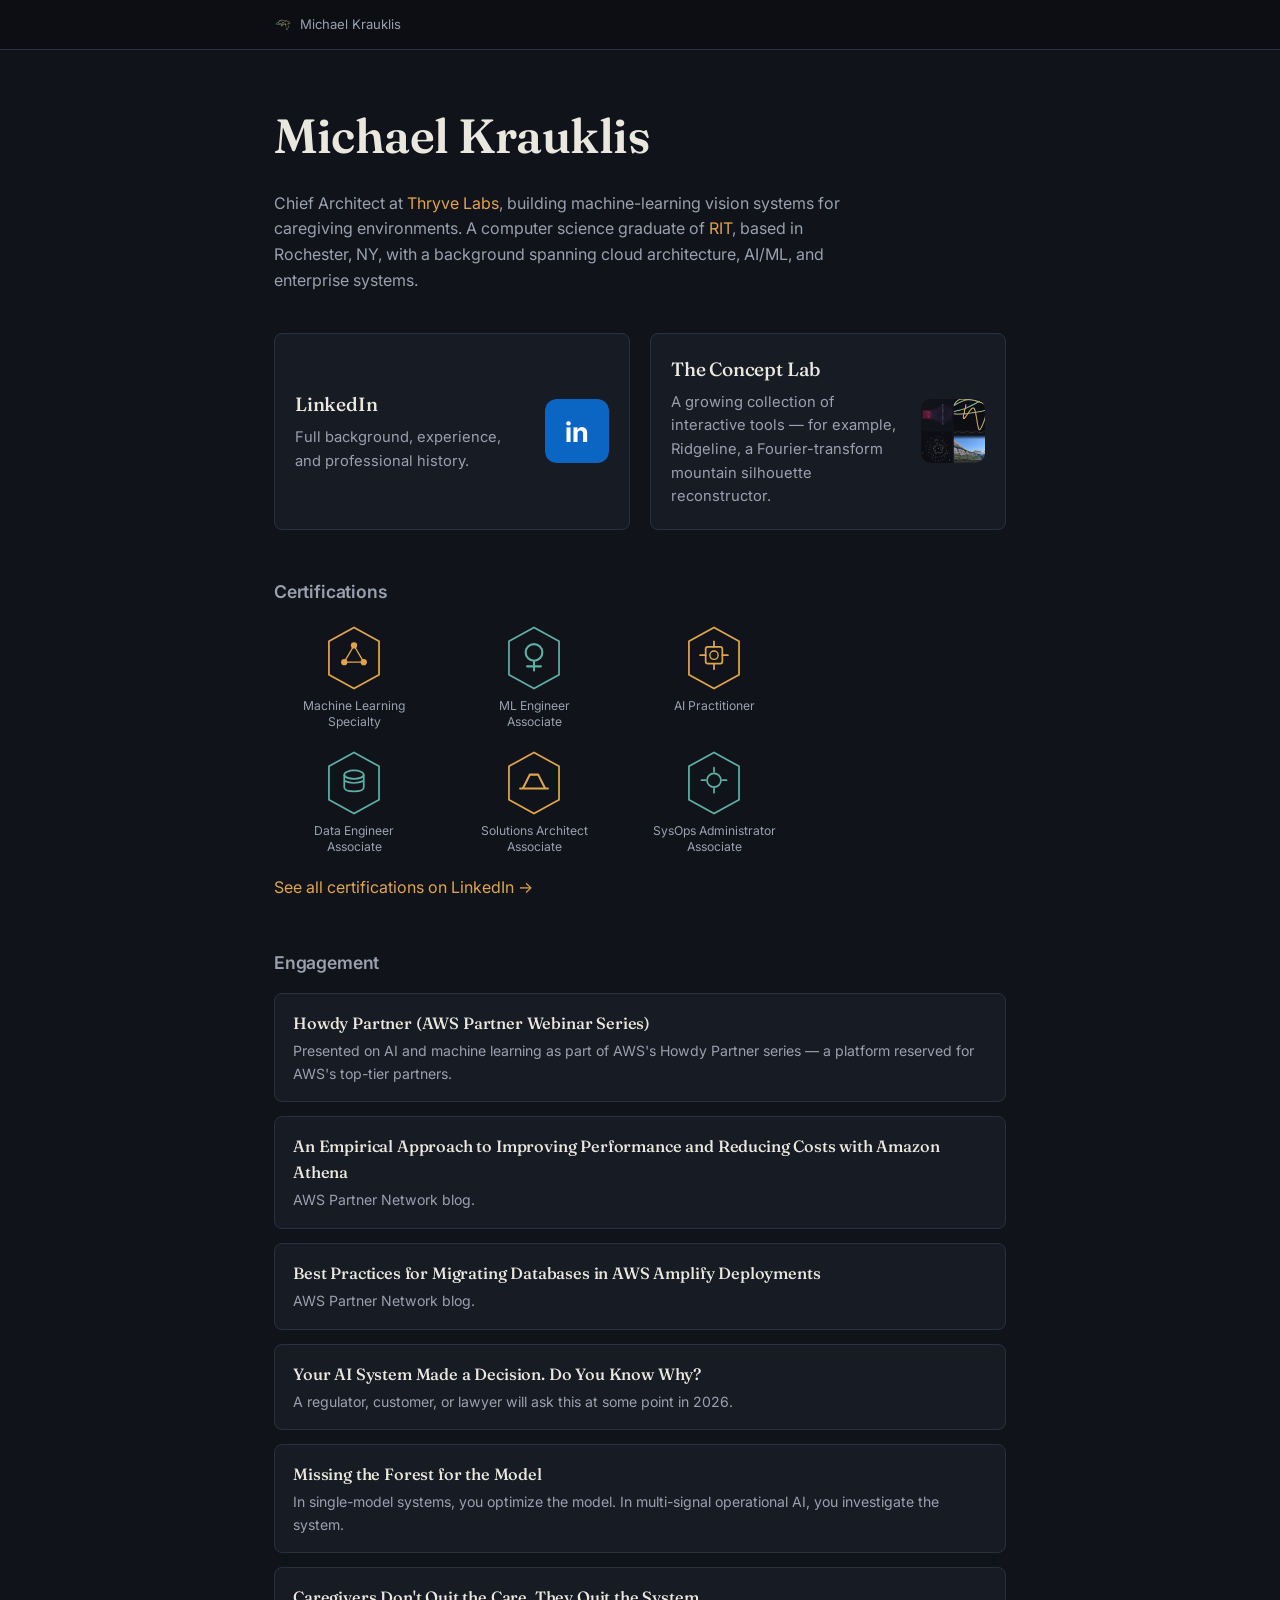
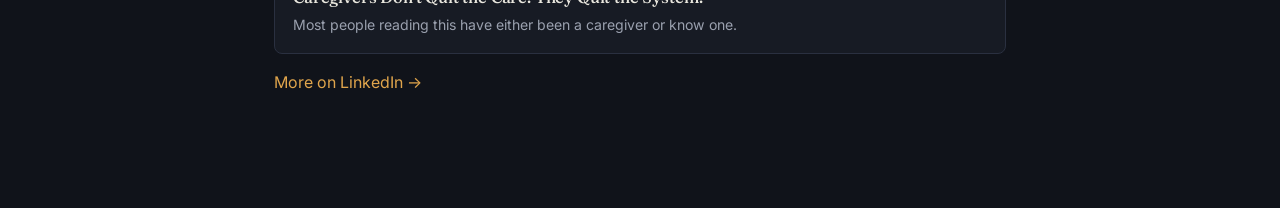
==== index.html @ 0693c9d7 "Link Thryve Labs/RIT on homepage, trim top whitespace, expand deep-dives by default Homepage bio now" ====
<!DOCTYPE html>
<html lang="en">
<head>
<meta charset="UTF-8">
<meta name="viewport" content="width=device-width, initial-scale=1.0">
<meta name="google-adsense-account" content="ca-pub-5936916546458743">
<title>Michael Krauklis — Machine Learning &amp; Cloud Architect</title>
<meta name="description" content="Chief Architect at Thryve Labs, building machine-learning vision systems for caregiving environments. AWS-certified in ML and cloud architecture, based in Rochester, NY.">
<link rel="canonical" href="https://michaelkrauklis.me/">
<meta property="og:type" content="website">
<meta property="og:site_name" content="Michael Krauklis">
<meta property="og:title" content="Michael Krauklis — Machine Learning & Cloud Architect">
<meta property="og:description" content="Chief Architect at Thryve Labs, building machine-learning vision systems for caregiving environments. AWS-certified in ML and cloud architecture, based in Rochester, NY.">
<meta property="og:url" content="https://michaelkrauklis.me/">
<meta name="twitter:card" content="summary">
<meta name="twitter:title" content="Michael Krauklis — Machine Learning & Cloud Architect">
<meta name="twitter:description" content="Chief Architect at Thryve Labs, building machine-learning vision systems for caregiving environments. AWS-certified in ML and cloud architecture, based in Rochester, NY.">
<link rel="icon" type="image/png" href="/echo-state-trace-mkconceptlab.png">
<link rel="stylesheet" href="/theme.css">
<style>
  .wrap{ max-width: 780px; margin: 0 auto; padding: 48px 24px 96px; }
  h1{ font-size: clamp(2rem,5vw,3rem); margin:0 0 8px; }
  p.lede{ max-width: 60ch; }
  .links{ margin-top: 40px; display:flex; gap:20px; flex-wrap:wrap; }
  .card{
    border:1px solid var(--line); border-radius:8px; padding:20px;
    flex:1; min-width:220px; background:#171b24; text-decoration:none;
    display:flex; align-items:center; gap:16px;
  }
  .card:hover{ border-color: var(--amber); }
  .card-body{ flex:1 1 auto; min-width:0; }
  .card h2{ font-family:'Fraunces', serif; font-weight:500; font-size:1.2rem; margin:0 0 6px; color:var(--ink); }
  .card p{ color:var(--ink-dim); font-size:0.92rem; margin:0; }
  .card-icon{
    flex:0 0 auto; width:64px; height:64px; border-radius:10px; object-fit:cover;
    background:var(--bg-panel-2);
  }

  .cert-grid{
    display:grid;
    grid-template-columns: repeat(3, 1fr);
    gap:20px;
    margin-top:20px;
    max-width: 520px;
  }
  @media (max-width: 560px){ .cert-grid{ grid-template-columns: repeat(2, 1fr); } }
  .cert-badge{
    display:flex;
    flex-direction:column;
    align-items:center;
    text-align:center;
    gap:8px;
  }
  .cert-badge span{
    font-size:0.76rem;
    color:var(--ink-dim);
    line-height:1.35;
  }

  .writing-list{
    display:flex;
    flex-direction:column;
    gap:14px;
    margin-top:16px;
  }
  .writing-item{
    display:block;
    border:1px solid var(--line);
    border-radius:8px;
    padding:16px 18px;
    background:#171b24;
    text-decoration:none;
  }
  .writing-item:hover{ border-color: var(--amber); }
  .writing-item h3{
    font-family:'Fraunces', serif;
    font-weight:500;
    font-size:1.02rem;
    color:var(--ink);
    margin:0 0 4px;
  }
  .writing-item p{
    color:var(--ink-dim);
    font-size:0.88rem;
    margin:0;
  }
</style>
</head>
<body>
<script src="/nav.js"></script>
  <div class="wrap">
    <h1>Michael Krauklis</h1>
    <p class="lede">Chief Architect at <a href="https://thryvelabs.ai">Thryve Labs</a>, building machine-learning vision systems for caregiving environments. A computer science graduate of <a href="https://www.rit.edu">RIT</a>, based in Rochester, NY, with a background spanning cloud architecture, AI/ML, and enterprise systems.</p>
    <div class="links">
      <a class="card" href="https://www.linkedin.com/in/mkrauklis/">
        <div class="card-body">
          <h2>LinkedIn</h2>
          <p>Full background, experience, and professional history.</p>
        </div>
        <svg class="card-icon" viewBox="0 0 64 64" role="img" aria-label="LinkedIn">
          <rect width="64" height="64" rx="12" fill="#0A66C2"/>
          <text x="32" y="43" text-anchor="middle" font-family="Inter, Arial, sans-serif" font-weight="700" font-size="28" fill="#ffffff">in</text>
        </svg>
      </a>
      <a class="card" href="/lab/">
        <div class="card-body">
          <h2>The Concept Lab</h2>
          <p>A growing collection of interactive tools — for example, Ridgeline, a Fourier-transform mountain silhouette reconstructor.</p>
        </div>
        <img class="card-icon" src="/lab-mosaic.jpg" alt="" loading="lazy" onerror="this.remove()">
      </a>
    </div>

    <div style="margin-top:48px;">
      <h2 style="font-size:1.1rem; color:var(--ink-dim); font-weight:600; font-family:'Inter',sans-serif; text-transform:none;">Certifications</h2>
      <div class="cert-grid">

        <div class="cert-badge">
          <svg viewBox="0 0 80 92" width="56" height="64">
            <polygon points="40,2 76,22 76,70 40,90 4,70 4,22" fill="none" stroke="var(--amber)" stroke-width="2.5"/>
            <line x1="40" y1="28" x2="26" y2="52" stroke="var(--amber)" stroke-width="2" stroke-linecap="round"/>
            <line x1="40" y1="28" x2="54" y2="52" stroke="var(--amber)" stroke-width="2" stroke-linecap="round"/>
            <line x1="26" y1="52" x2="54" y2="52" stroke="var(--amber)" stroke-width="2" stroke-linecap="round"/>
            <circle cx="40" cy="28" r="4.5" fill="var(--amber)"/>
            <circle cx="26" cy="52" r="4.5" fill="var(--amber)"/>
            <circle cx="54" cy="52" r="4.5" fill="var(--amber)"/>
          </svg>
          <span>Machine Learning<br>Specialty</span>
        </div>

        <div class="cert-badge">
          <svg viewBox="0 0 80 92" width="56" height="64">
            <polygon points="40,2 76,22 76,70 40,90 4,70 4,22" fill="none" stroke="var(--teal)" stroke-width="2.5"/>
            <circle cx="40" cy="38" r="12" fill="none" stroke="var(--teal)" stroke-width="3"/>
            <line x1="40" y1="50" x2="40" y2="64" stroke="var(--teal)" stroke-width="3" stroke-linecap="round"/>
            <line x1="30" y1="58" x2="50" y2="58" stroke="var(--teal)" stroke-width="3" stroke-linecap="round"/>
          </svg>
          <span>ML Engineer<br>Associate</span>
        </div>

        <div class="cert-badge">
          <svg viewBox="0 0 80 92" width="56" height="64">
            <polygon points="40,2 76,22 76,70 40,90 4,70 4,22" fill="none" stroke="var(--amber)" stroke-width="2.5"/>
            <rect x="28" y="30" width="24" height="24" rx="3" fill="none" stroke="var(--amber)" stroke-width="2.5"/>
            <circle cx="40" cy="42" r="6" fill="none" stroke="var(--amber)" stroke-width="2"/>
            <line x1="40" y1="22" x2="40" y2="30" stroke="var(--amber)" stroke-width="2.5" stroke-linecap="round"/>
            <line x1="40" y1="54" x2="40" y2="62" stroke="var(--amber)" stroke-width="2.5" stroke-linecap="round"/>
            <line x1="20" y1="42" x2="28" y2="42" stroke="var(--amber)" stroke-width="2.5" stroke-linecap="round"/>
            <line x1="52" y1="42" x2="60" y2="42" stroke="var(--amber)" stroke-width="2.5" stroke-linecap="round"/>
          </svg>
          <span>AI Practitioner</span>
        </div>

        <div class="cert-badge">
          <svg viewBox="0 0 80 92" width="56" height="64">
            <polygon points="40,2 76,22 76,70 40,90 4,70 4,22" fill="none" stroke="var(--teal)" stroke-width="2.5"/>
            <ellipse cx="40" cy="34" rx="14" ry="6" fill="none" stroke="var(--teal)" stroke-width="2.5"/>
            <path d="M26 34 L26 52 Q26 58 40 58 Q54 58 54 52 L54 34" fill="none" stroke="var(--teal)" stroke-width="2.5"/>
            <path d="M26 43 Q40 49 54 43" fill="none" stroke="var(--teal)" stroke-width="2.5"/>
          </svg>
          <span>Data Engineer<br>Associate</span>
        </div>

        <div class="cert-badge">
          <svg viewBox="0 0 80 92" width="56" height="64">
            <polygon points="40,2 76,22 76,70 40,90 4,70 4,22" fill="none" stroke="var(--amber)" stroke-width="2.5"/>
            <path d="M24 54 L34 34 L46 34 L56 54" fill="none" stroke="var(--amber)" stroke-width="3" stroke-linejoin="round"/>
            <line x1="20" y1="54" x2="60" y2="54" stroke="var(--amber)" stroke-width="3" stroke-linecap="round"/>
          </svg>
          <span>Solutions Architect<br>Associate</span>
        </div>

        <div class="cert-badge">
          <svg viewBox="0 0 80 92" width="56" height="64">
            <polygon points="40,2 76,22 76,70 40,90 4,70 4,22" fill="none" stroke="var(--teal)" stroke-width="2.5"/>
            <circle cx="40" cy="42" r="10" fill="none" stroke="var(--teal)" stroke-width="2.5"/>
            <line x1="40" y1="24" x2="40" y2="30" stroke="var(--teal)" stroke-width="2.5" stroke-linecap="round"/>
            <line x1="40" y1="54" x2="40" y2="60" stroke="var(--teal)" stroke-width="2.5" stroke-linecap="round"/>
            <line x1="22" y1="42" x2="28" y2="42" stroke="var(--teal)" stroke-width="2.5" stroke-linecap="round"/>
            <line x1="52" y1="42" x2="58" y2="42" stroke="var(--teal)" stroke-width="2.5" stroke-linecap="round"/>
          </svg>
          <span>SysOps Administrator<br>Associate</span>
        </div>

      </div>
      <p style="margin-top:20px;"><a href="https://www.linkedin.com/in/mkrauklis/details/certifications/">See all certifications on LinkedIn &rarr;</a></p>
    </div>

    <div style="margin-top:48px;">
      <h2 style="font-size:1.1rem; color:var(--ink-dim); font-weight:600; font-family:'Inter',sans-serif; text-transform:none;">Engagement</h2>
      <div class="writing-list">

        <a class="writing-item" href="https://youtube.com/watch?v=scg6QJ66Vxs">
          <h3>Howdy Partner (AWS Partner Webinar Series)</h3>
          <p>Presented on AI and machine learning as part of AWS's Howdy Partner series — a platform reserved for AWS's top-tier partners.</p>
        </a>

        <a class="writing-item" href="https://aws.amazon.com/blogs/apn/empirical-approach-to-improving-performance-and-reducing-costs-with-amazon-athena/">
          <h3>An Empirical Approach to Improving Performance and Reducing Costs with Amazon Athena</h3>
          <p>AWS Partner Network blog.</p>
        </a>

        <a class="writing-item" href="https://aws.amazon.com/blogs/apn/best-practices-from-innovative-solutions-for-migrating-databases-in-aws-amplify-deployments/">
          <h3>Best Practices for Migrating Databases in AWS Amplify Deployments</h3>
          <p>AWS Partner Network blog.</p>
        </a>

        <a class="writing-item" href="https://www.linkedin.com/in/mkrauklis/recent-activity/all/">
          <h3>Your AI System Made a Decision. Do You Know Why?</h3>
          <p>A regulator, customer, or lawyer will ask this at some point in 2026.</p>
        </a>

        <a class="writing-item" href="https://www.linkedin.com/in/mkrauklis/recent-activity/all/">
          <h3>Missing the Forest for the Model</h3>
          <p>In single-model systems, you optimize the model. In multi-signal operational AI, you investigate the system.</p>
        </a>

        <a class="writing-item" href="https://www.linkedin.com/in/mkrauklis/recent-activity/all/">
          <h3>Caregivers Don't Quit the Care. They Quit the System.</h3>
          <p>Most people reading this have either been a caregiver or know one.</p>
        </a>

      </div>
      <p style="margin-top:16px;"><a href="https://www.linkedin.com/in/mkrauklis/recent-activity/all/">More on LinkedIn &rarr;</a></p>
    </div>
  </div>
</body>
</html>
---- theme.css ----
/*
 * Shared site theme, linked from every page via <link rel="stylesheet" href="/theme.css">
 * -- the same "single static file, included the same way everywhere" pattern as /nav.js.
 *
 * This holds the palette, base typography, and the component styles the tool pages
 * (Ridgeline, Afterimage, and future lab tools) share almost verbatim -- header.hero,
 * .panel, .dropzone, buttons, disclosure/advanced, etc. Each page still keeps its own
 * <style> block for page-specific layout (hero canvases, crop tools, result grids) and
 * for the couple of things intentionally different per page: .wrap's max-width (780px
 * for content pages, 1080px for tool pages, since their content genuinely differs) and
 * --accent (which palette color that page treats as its primary accent).
 *
 * A page picks its accent by overriding --accent/--accent-dim in its own <style> block,
 * AFTER this file is linked -- e.g. Afterimage sets `:root{ --accent: var(--violet);
 * --accent-dim: var(--violet-dim); }`. Ridgeline doesn't need to override anything since
 * amber is the default.
 */

@import url('https://fonts.googleapis.com/css2?family=Fraunces:opsz,wght@9..144,400;9..144,500;9..144,600&family=Inter:wght@400;500;600&display=swap');

:root{
  --bg: #10131a;
  --bg-panel: #171b24;
  --bg-panel-2: #1d2230;
  --line: #2a3040;
  --ink: #e9e7de;
  --ink-dim: #9aa0ae;
  --amber: #e0a54c;
  --amber-dim: #7a5f34;
  --teal: #5eb0a4;
  --violet: #9b8cd9;
  --violet-dim: #4a4560;
  --danger: #d97a6c;

  /* the page-level "brand color" for this particular tool -- override per page */
  --accent: var(--amber);
  --accent-dim: var(--amber-dim);
}

*{ box-sizing: border-box; }
html, body{ margin: 0; padding: 0; }
body{
  background: var(--bg);
  color: var(--ink);
  font-family: 'Inter', -apple-system, BlinkMacSystemFont, sans-serif;
  line-height: 1.6;
}
h1, h2, h3{
  font-family: 'Fraunces', Georgia, serif;
  font-weight: 500;
  letter-spacing: -0.01em;
  margin: 0 0 0.4em 0;
}
h1{ font-size: clamp(2rem, 5vw, 3.4rem); font-weight: 600; }
h2{ font-size: 1.5rem; }
/* Deliberately no max-width here. An earlier version capped every <p> at 62ch for
   readability, which looked fine in isolation but produced a visibly lopsided page
   wherever a lead paragraph sat directly above a full-width panel, grid, or QR row --
   the text would stop 2/3 of the way across while everything below it ran edge to edge.
   Letting paragraphs fill their container keeps every page visually consistent; a
   handful of short, deliberately narrow intro lines (p.lede) opt into their own cap
   locally instead of relying on a blanket rule everything else has to fight around. */
p{ color: var(--ink-dim); }
a{ color: var(--accent); text-decoration: none; }
a:hover{ text-decoration: underline; }

/* ---------- Shared by the tool pages (Ridgeline, Afterimage, future lab tools) ---------- */

header.hero{ padding: 32px 0 40px; border-bottom: 1px solid var(--line); }
.hero-grid{ display: grid; grid-template-columns: 1.1fr 0.9fr; gap: 40px; align-items: center; }
@media (max-width: 800px){ .hero-grid{ grid-template-columns: 1fr; } }
.hero-line{ color: var(--accent); font-size: 0.95rem; margin-bottom: 14px; display: block; }
#heroCanvas{
  width: 100%; height: 220px; display: block;
  background: linear-gradient(180deg, #161a24 0%, #10131a 100%);
  border: 1px solid var(--line); border-radius: 6px;
}

main{ padding: 48px 0 96px; }
section{ margin-bottom: 56px; }
.step-tag{
  color: var(--teal); font-size: 0.85rem; font-family: 'Inter', sans-serif;
  font-weight: 600; margin-bottom: 6px; display: block;
}

.panel{ background: var(--bg-panel); border: 1px solid var(--line); border-radius: 8px; padding: 28px; }

.dropzone{
  /* block, not the <label> default of inline -- an inline box's border/background doesn't
     grow to enclose a second wrapped line of text, it just lets that line spill out past the
     box and collide with whatever sits below (only surfaced once a dropzone's label text got
     long enough to wrap, in Vectis -- Ridgeline/Afterimage's shorter labels never wrapped). */
  display: block;
  border: 1.5px dashed var(--line); border-radius: 8px; padding: 48px 24px;
  text-align: center; cursor: pointer; transition: border-color .15s ease, background .15s ease;
}
.dropzone:hover, .dropzone.drag{
  border-color: var(--accent);
  background: color-mix(in srgb, var(--accent) 6%, transparent);
}
.dropzone input{ display: none; }
.dropzone .cta{ color: var(--accent); font-weight: 600; }

.row{ display: flex; gap: 24px; flex-wrap: wrap; }
.col{ flex: 1; min-width: 260px; }

canvas.stage{
  width: 100%; max-width: 100%; display: block; background: #0c0e13;
  border: 1px solid var(--line); border-radius: 6px; cursor: grab;
}
canvas.stage:active{ cursor: grabbing; }

label.field{ display: block; font-size: 0.85rem; color: var(--ink-dim); margin: 18px 0 6px; }
input[type=range]{ width: 100%; accent-color: var(--accent); }
.field-value{ color: var(--ink); font-weight: 600; }

/* Generic text-entry chrome -- added for Vectis, the first lab tool whose primary input is
   typed text/phrases rather than a photo or a slider. Kept here rather than duplicated in a
   page-local <style> block so the next text-input tool gets it for free. */
input[type=text], input[type=search], select{
  display: block; width: 100%;
  background: var(--bg-panel-2); border: 1px solid var(--line); color: var(--ink);
  padding: 10px 12px; border-radius: 6px; font-family: 'Inter', sans-serif; font-size: 0.9rem;
}
input[type=text]:focus, input[type=search]:focus, select:focus{ outline: none; border-color: var(--accent); }
input[type=text]:disabled, select:disabled{ opacity: 0.5; cursor: not-allowed; }

button.primary{
  background: var(--accent); color: #10131a; border: none; padding: 12px 22px;
  border-radius: 6px; font-weight: 600; font-size: 0.95rem; cursor: pointer; font-family: 'Inter', sans-serif;
}
button.primary:disabled{ background: var(--accent-dim); color: #6b6b6b; cursor: not-allowed; }
button.secondary{
  background: transparent; border: 1px solid var(--line); color: var(--ink);
  padding: 12px 22px; border-radius: 6px; font-weight: 500; cursor: pointer; font-family: 'Inter', sans-serif;
}

.actions{ display: flex; gap: 12px; margin-top: 20px; flex-wrap: wrap; align-items: center; }
.status{ color: var(--ink-dim); font-size: 0.85rem; }

.divider{ border: none; border-top: 1px solid var(--line); margin: 40px 0; }

footer{ border-top: 1px solid var(--line); padding: 28px 0; color: var(--ink-dim); font-size: 0.82rem; }

details.disclosure{ margin-top: 18px; }
details.disclosure > summary{
  cursor: pointer; color: var(--ink-dim); font-size: 0.85rem; font-weight: 600;
  list-style: none; display: inline-flex; align-items: center; gap: 7px; user-select: none;
}
details.disclosure > summary::-webkit-details-marker{ display: none; }
details.disclosure > summary::before{
  content: '▸'; color: var(--accent); display: inline-block; transition: transform .15s ease;
}
details.disclosure[open] > summary::before{ transform: rotate(90deg); }
details.disclosure > summary:hover{ color: var(--ink); }
details.disclosure .disclosure-body{ margin-top: 16px; }
details.advanced{ border-top: 1px solid var(--line); padding-top: 24px; }
details.advanced > summary{ font-size: 0.95rem; }
details.advanced > summary .adv-sub{ color: var(--ink-dim); font-weight: 400; font-size: 0.82rem; }
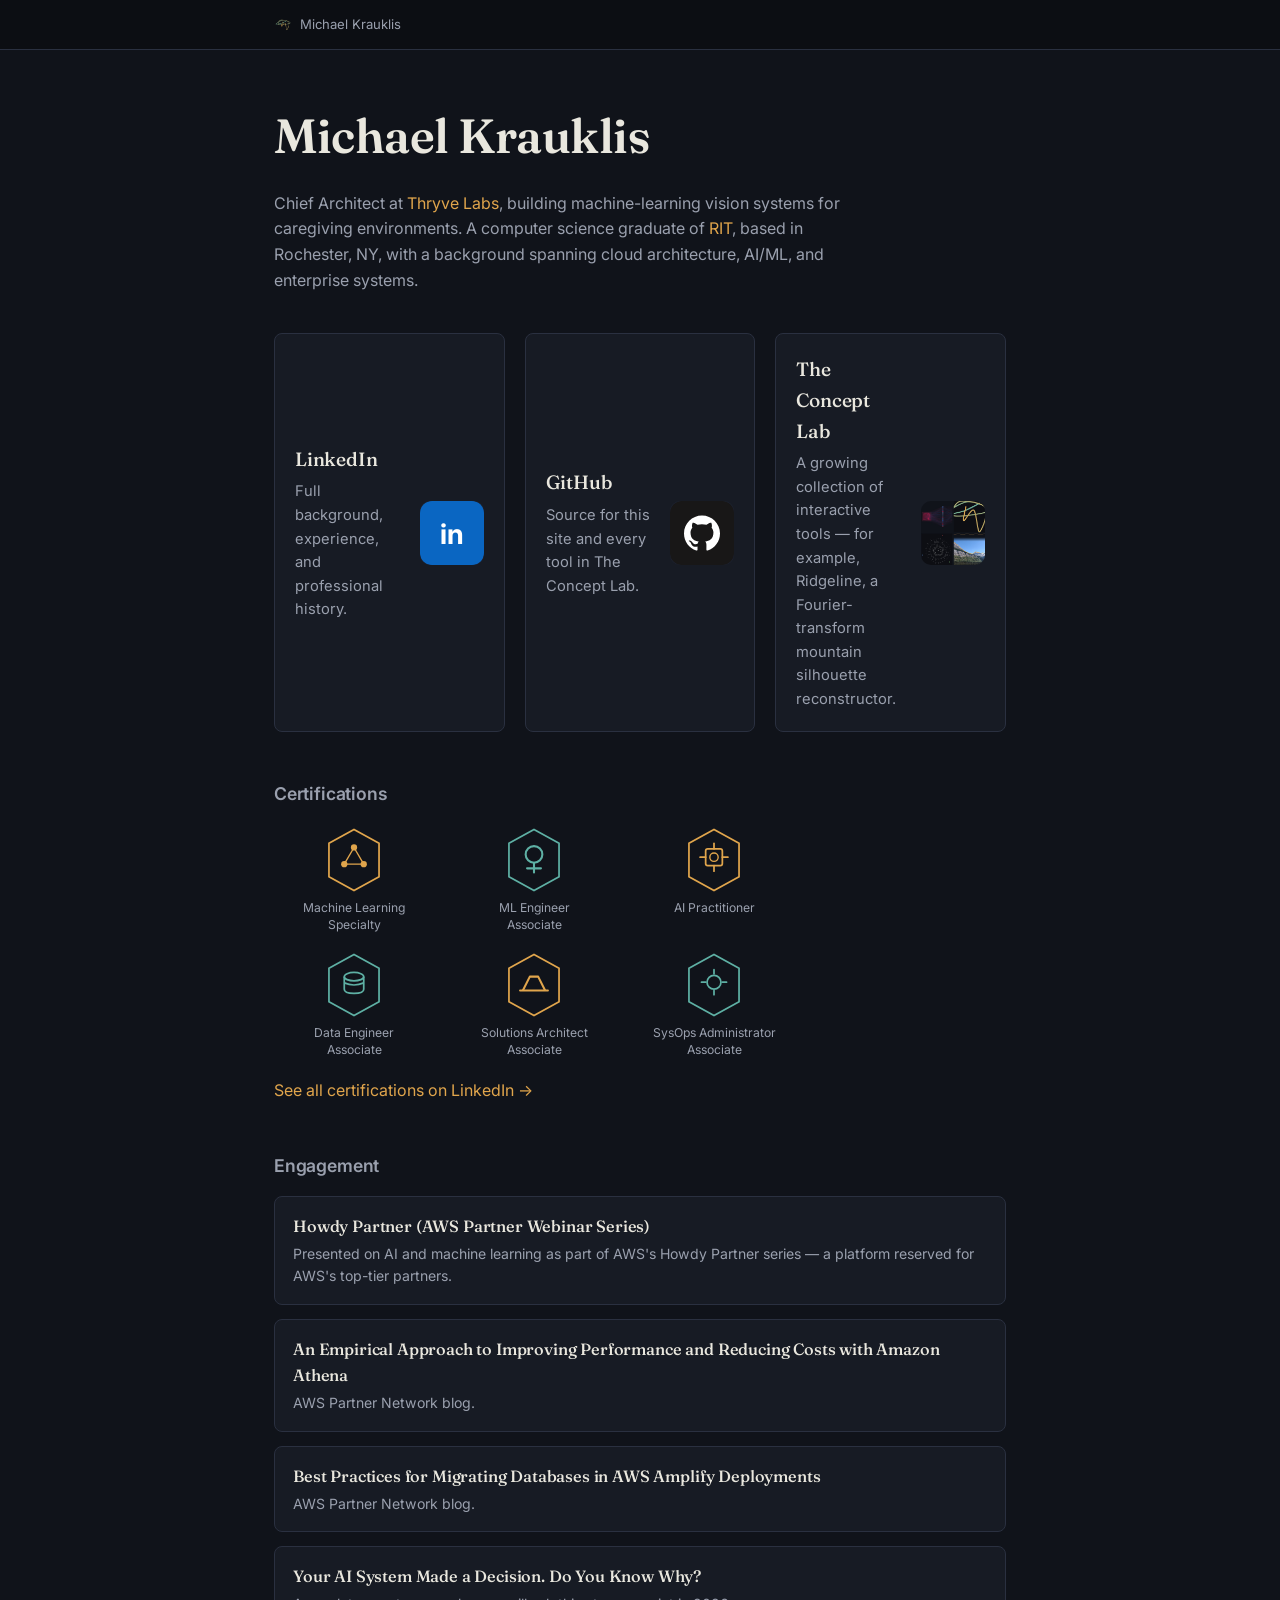
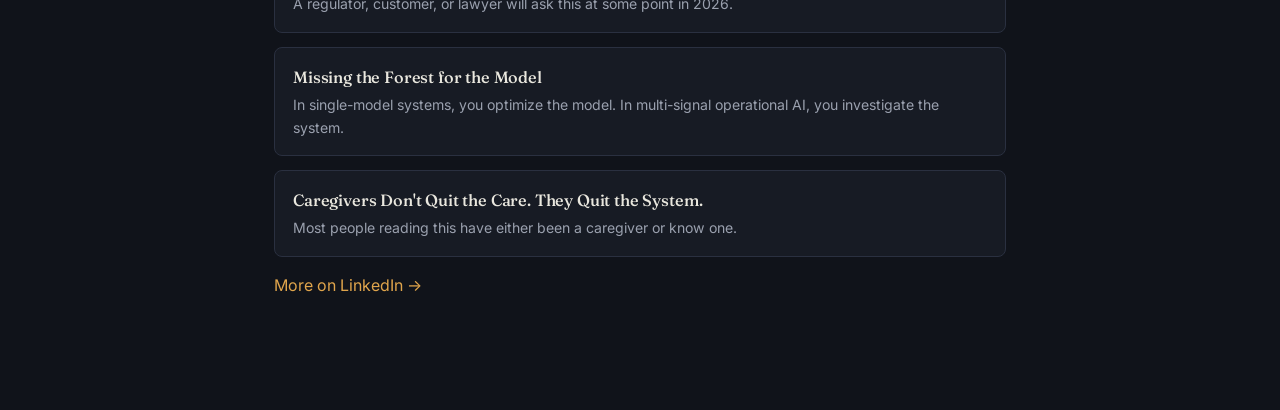
==== commit 6b89e8d9: "Add a GitHub card to the homepage, next to LinkedIn and The Concept Lab Same convention as the exist" ====
--- a/index.html
+++ b/index.html
@@ -102,6 +102,16 @@
           <text x="32" y="43" text-anchor="middle" font-family="Inter, Arial, sans-serif" font-weight="700" font-size="28" fill="#ffffff">in</text>
         </svg>
       </a>
+      <a class="card" href="https://github.com/mkrauklis">
+        <div class="card-body">
+          <h2>GitHub</h2>
+          <p>Source for this site and every tool in The Concept Lab.</p>
+        </div>
+        <svg class="card-icon" viewBox="0 0 64 64" role="img" aria-label="GitHub">
+          <rect width="64" height="64" rx="12" fill="#181717"/>
+          <path transform="translate(14,14) scale(1.5)" fill="#ffffff" d="M12 .297c-6.63 0-12 5.373-12 12 0 5.303 3.438 9.8 8.205 11.385.6.113.82-.258.82-.577 0-.285-.01-1.04-.015-2.04-3.338.724-4.042-1.61-4.042-1.61C4.422 18.07 3.633 17.7 3.633 17.7c-1.087-.744.084-.729.084-.729 1.205.084 1.838 1.236 1.838 1.236 1.07 1.835 2.809 1.305 3.495.998.108-.776.417-1.305.76-1.605-2.665-.3-5.466-1.332-5.466-5.93 0-1.31.465-2.38 1.235-3.22-.135-.303-.54-1.523.105-3.176 0 0 1.005-.322 3.3 1.23.96-.267 1.98-.399 3-.405 1.02.006 2.04.138 3 .405 2.28-1.552 3.285-1.23 3.285-1.23.645 1.653.24 2.873.12 3.176.765.84 1.23 1.91 1.23 3.22 0 4.61-2.805 5.625-5.475 5.92.42.36.81 1.096.81 2.22 0 1.606-.015 2.896-.015 3.286 0 .315.21.69.825.57C20.565 22.092 24 17.592 24 12.297c0-6.627-5.373-12-12-12"/>
+        </svg>
+      </a>
       <a class="card" href="/lab/">
         <div class="card-body">
           <h2>The Concept Lab</h2>
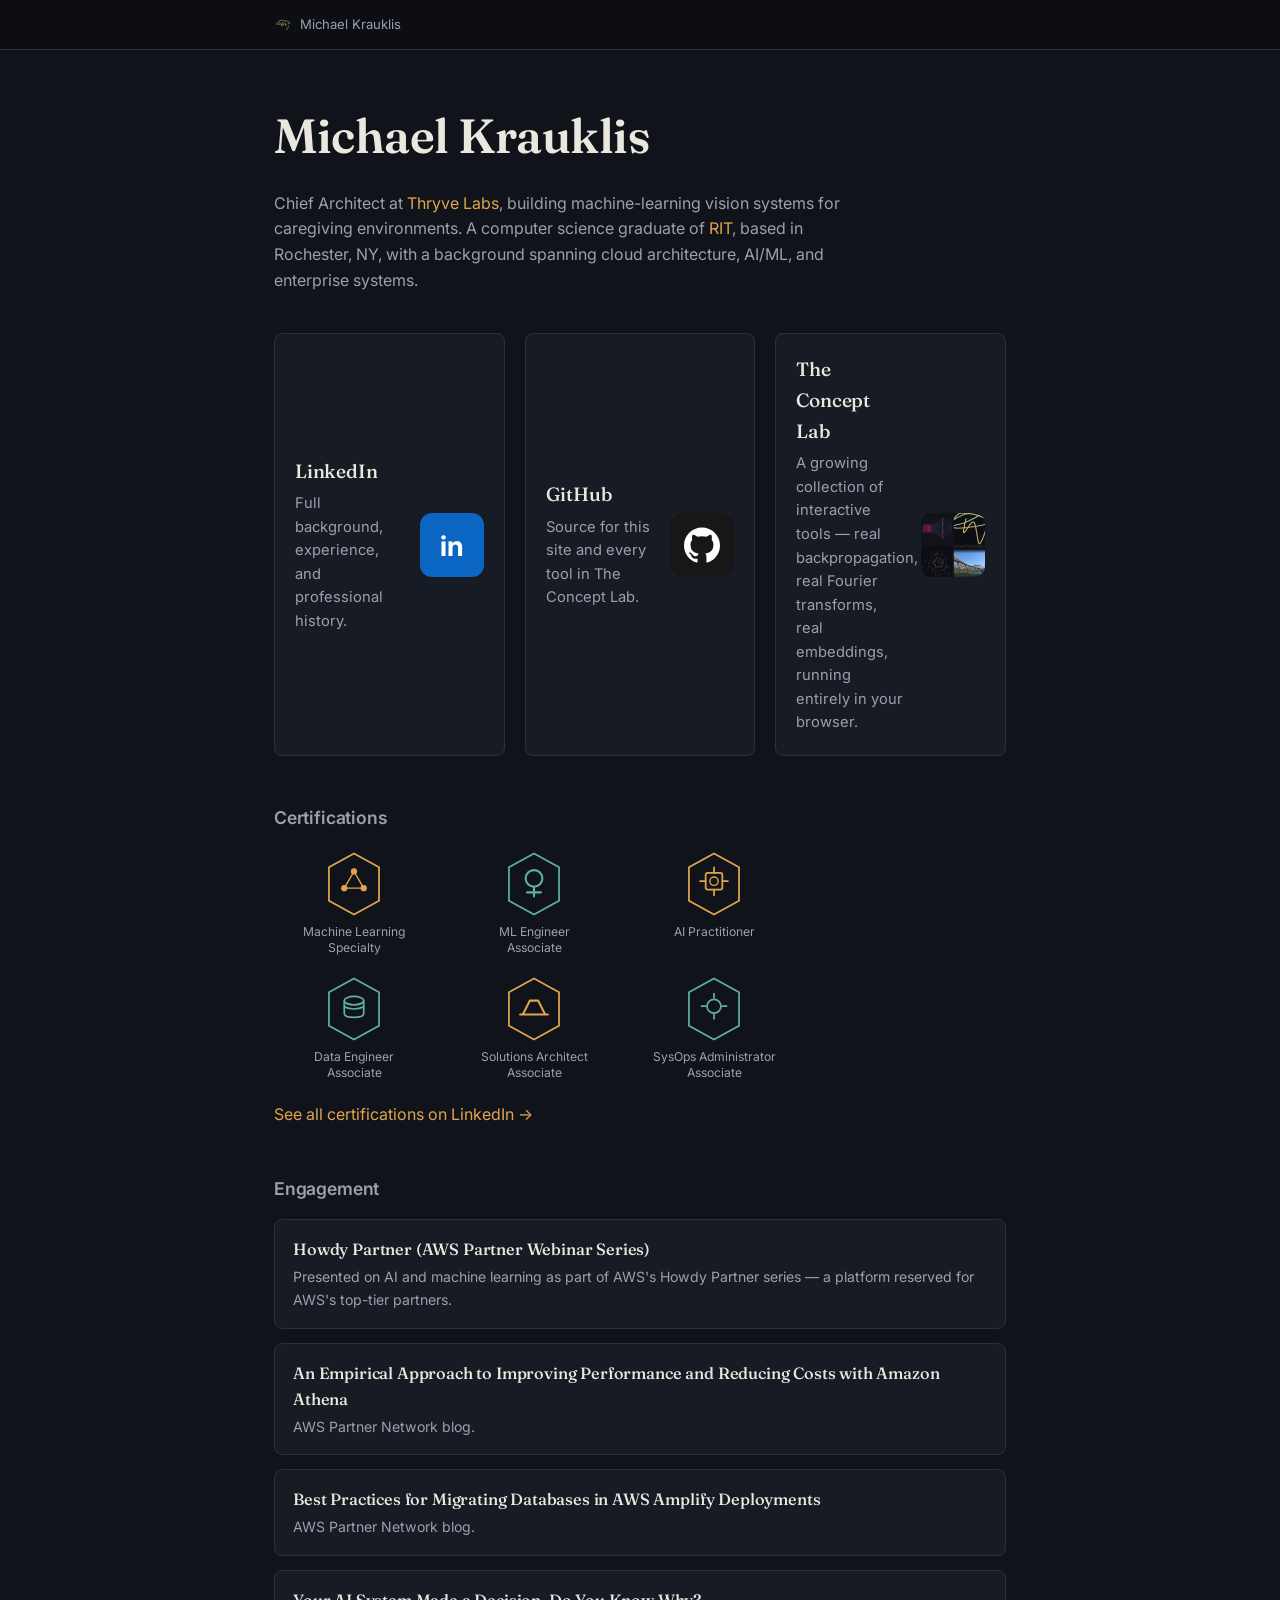
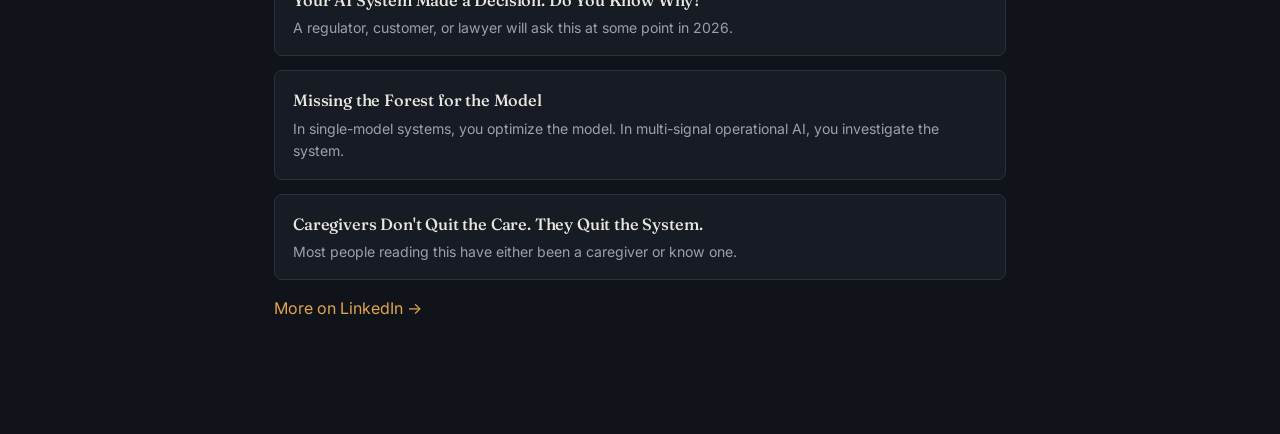
==== commit 06d48ad3: "Add og:image site-wide and de-stale the Concept Lab card copy Every page now has a real og:image/twi" ====
--- a/index.html
+++ b/index.html
@@ -12,9 +12,11 @@
 <meta property="og:title" content="Michael Krauklis — Machine Learning & Cloud Architect">
 <meta property="og:description" content="Chief Architect at Thryve Labs, building machine-learning vision systems for caregiving environments. AWS-certified in ML and cloud architecture, based in Rochester, NY.">
 <meta property="og:url" content="https://michaelkrauklis.me/">
+<meta property="og:image" content="https://michaelkrauklis.me/echo-state-trace-mkconceptlab.png">
 <meta name="twitter:card" content="summary">
 <meta name="twitter:title" content="Michael Krauklis — Machine Learning & Cloud Architect">
 <meta name="twitter:description" content="Chief Architect at Thryve Labs, building machine-learning vision systems for caregiving environments. AWS-certified in ML and cloud architecture, based in Rochester, NY.">
+<meta name="twitter:image" content="https://michaelkrauklis.me/echo-state-trace-mkconceptlab.png">
 <link rel="icon" type="image/png" href="/echo-state-trace-mkconceptlab.png">
 <link rel="stylesheet" href="/theme.css">
 <style>
@@ -115,7 +117,7 @@
       <a class="card" href="/lab/">
         <div class="card-body">
           <h2>The Concept Lab</h2>
-          <p>A growing collection of interactive tools — for example, Ridgeline, a Fourier-transform mountain silhouette reconstructor.</p>
+          <p>A growing collection of interactive tools — real backpropagation, real Fourier transforms, real embeddings, running entirely in your browser.</p>
         </div>
         <img class="card-icon" src="/lab-mosaic.jpg" alt="" loading="lazy" onerror="this.remove()">
       </a>
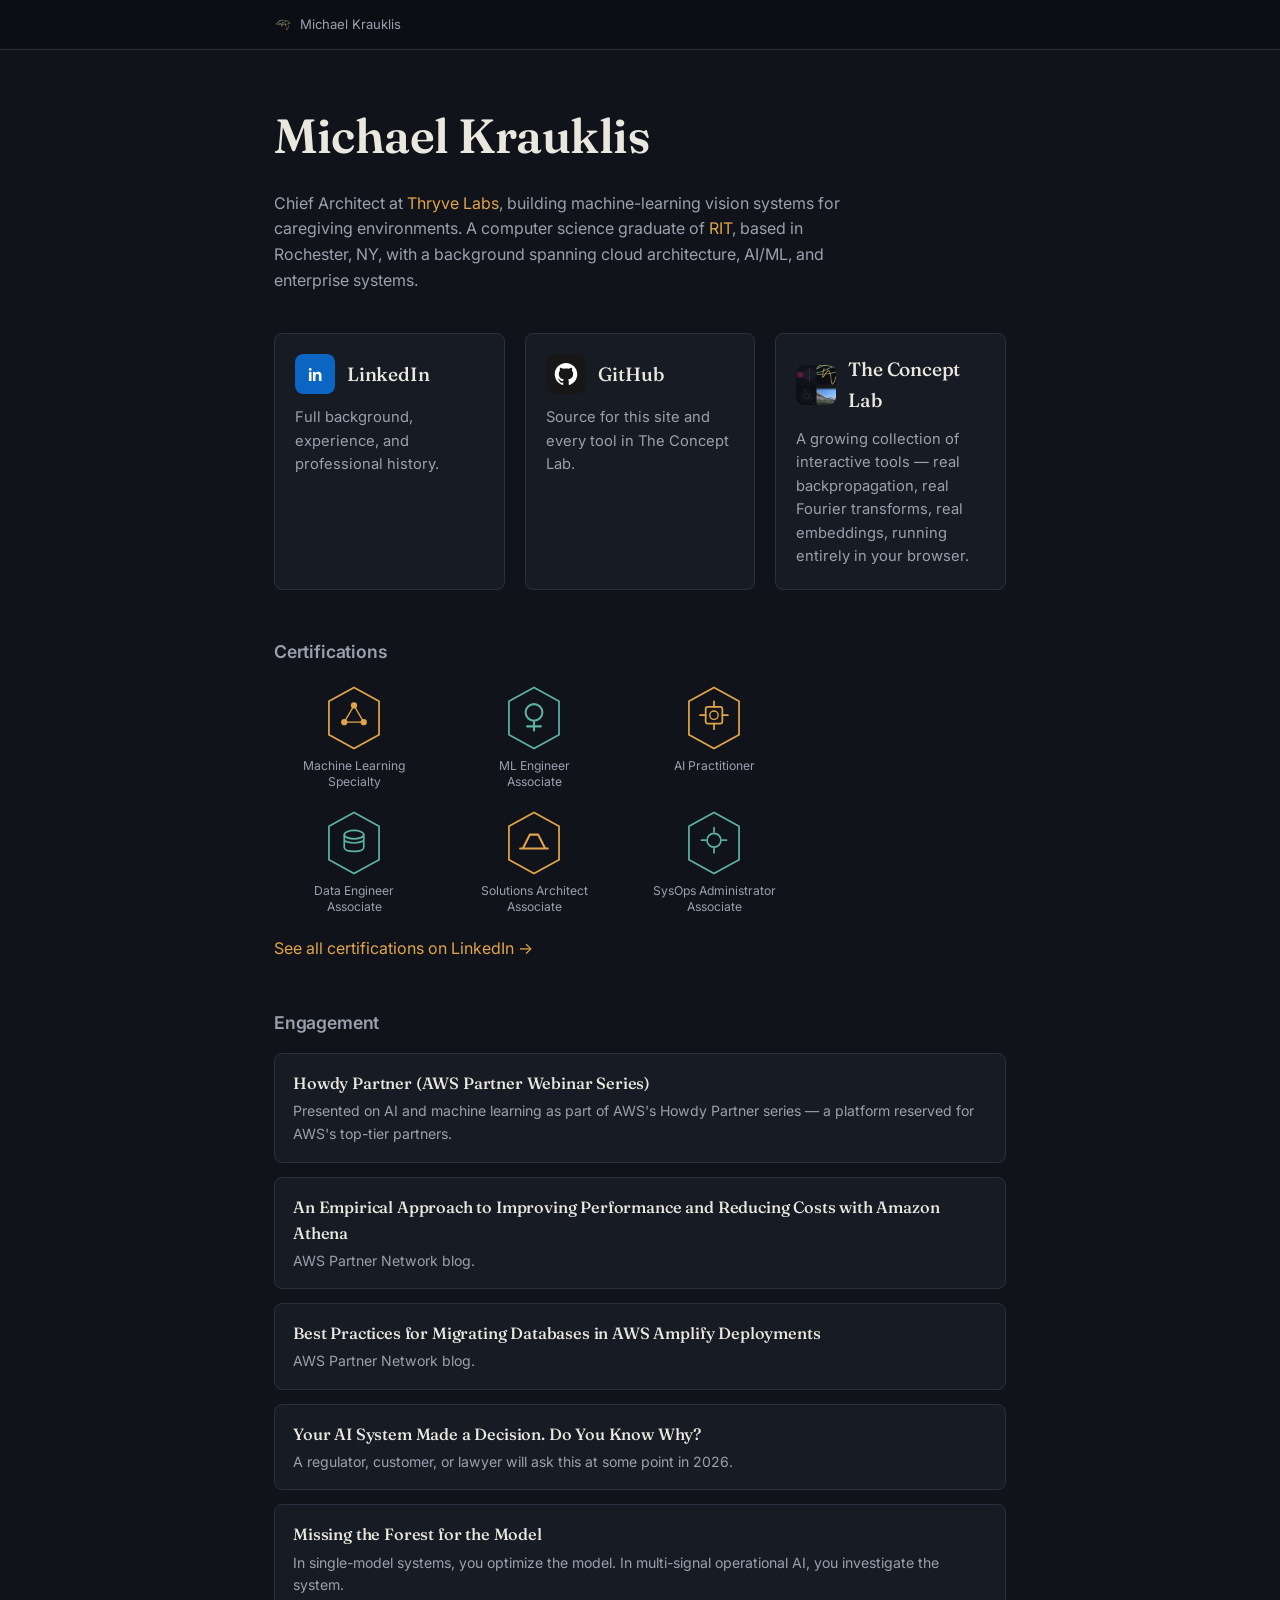
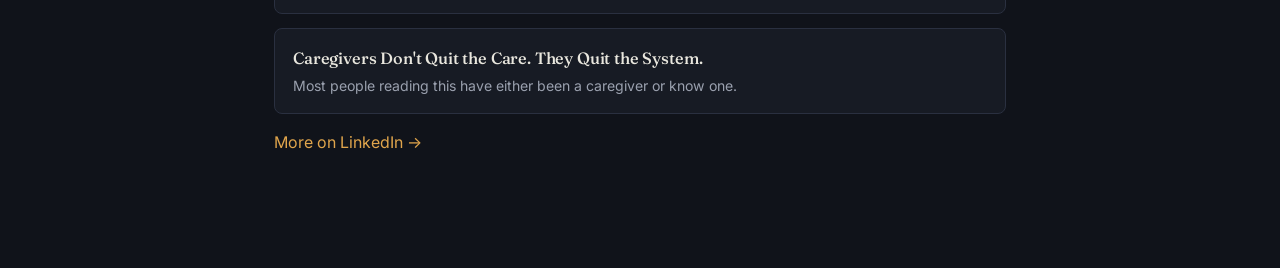
==== commit afc06252: "Fix homepage card layout: icon inline with heading, not squeezing it With three cards (LinkedIn, Git" ====
--- a/index.html
+++ b/index.html
@@ -27,14 +27,14 @@
   .card{
     border:1px solid var(--line); border-radius:8px; padding:20px;
     flex:1; min-width:220px; background:#171b24; text-decoration:none;
-    display:flex; align-items:center; gap:16px;
+    display:flex; flex-direction:column; gap:12px;
   }
   .card:hover{ border-color: var(--amber); }
-  .card-body{ flex:1 1 auto; min-width:0; }
-  .card h2{ font-family:'Fraunces', serif; font-weight:500; font-size:1.2rem; margin:0 0 6px; color:var(--ink); }
+  .card-head{ display:flex; align-items:center; gap:12px; }
+  .card h2{ font-family:'Fraunces', serif; font-weight:500; font-size:1.2rem; margin:0; color:var(--ink); }
   .card p{ color:var(--ink-dim); font-size:0.92rem; margin:0; }
   .card-icon{
-    flex:0 0 auto; width:64px; height:64px; border-radius:10px; object-fit:cover;
+    flex:0 0 auto; width:40px; height:40px; border-radius:8px; object-fit:cover;
     background:var(--bg-panel-2);
   }
 
@@ -52,7 +52,10 @@
     align-items:center;
     text-align:center;
     gap:8px;
-  }
+    text-decoration:none;
+  }
+  .cert-badge:hover svg{ opacity:0.8; }
+  .cert-badge:hover span{ color:var(--ink); }
   .cert-badge span{
     font-size:0.76rem;
     color:var(--ink-dim);
@@ -95,31 +98,31 @@
     <p class="lede">Chief Architect at <a href="https://thryvelabs.ai">Thryve Labs</a>, building machine-learning vision systems for caregiving environments. A computer science graduate of <a href="https://www.rit.edu">RIT</a>, based in Rochester, NY, with a background spanning cloud architecture, AI/ML, and enterprise systems.</p>
     <div class="links">
       <a class="card" href="https://www.linkedin.com/in/mkrauklis/">
-        <div class="card-body">
+        <div class="card-head">
+          <svg class="card-icon" viewBox="0 0 64 64" role="img" aria-label="LinkedIn">
+            <rect width="64" height="64" rx="12" fill="#0A66C2"/>
+            <text x="32" y="43" text-anchor="middle" font-family="Inter, Arial, sans-serif" font-weight="700" font-size="28" fill="#ffffff">in</text>
+          </svg>
           <h2>LinkedIn</h2>
-          <p>Full background, experience, and professional history.</p>
         </div>
-        <svg class="card-icon" viewBox="0 0 64 64" role="img" aria-label="LinkedIn">
-          <rect width="64" height="64" rx="12" fill="#0A66C2"/>
-          <text x="32" y="43" text-anchor="middle" font-family="Inter, Arial, sans-serif" font-weight="700" font-size="28" fill="#ffffff">in</text>
-        </svg>
+        <p>Full background, experience, and professional history.</p>
       </a>
       <a class="card" href="https://github.com/mkrauklis">
-        <div class="card-body">
+        <div class="card-head">
+          <svg class="card-icon" viewBox="0 0 64 64" role="img" aria-label="GitHub">
+            <rect width="64" height="64" rx="12" fill="#181717"/>
+            <path transform="translate(14,14) scale(1.5)" fill="#ffffff" d="M12 .297c-6.63 0-12 5.373-12 12 0 5.303 3.438 9.8 8.205 11.385.6.113.82-.258.82-.577 0-.285-.01-1.04-.015-2.04-3.338.724-4.042-1.61-4.042-1.61C4.422 18.07 3.633 17.7 3.633 17.7c-1.087-.744.084-.729.084-.729 1.205.084 1.838 1.236 1.838 1.236 1.07 1.835 2.809 1.305 3.495.998.108-.776.417-1.305.76-1.605-2.665-.3-5.466-1.332-5.466-5.93 0-1.31.465-2.38 1.235-3.22-.135-.303-.54-1.523.105-3.176 0 0 1.005-.322 3.3 1.23.96-.267 1.98-.399 3-.405 1.02.006 2.04.138 3 .405 2.28-1.552 3.285-1.23 3.285-1.23.645 1.653.24 2.873.12 3.176.765.84 1.23 1.91 1.23 3.22 0 4.61-2.805 5.625-5.475 5.92.42.36.81 1.096.81 2.22 0 1.606-.015 2.896-.015 3.286 0 .315.21.69.825.57C20.565 22.092 24 17.592 24 12.297c0-6.627-5.373-12-12-12"/>
+          </svg>
           <h2>GitHub</h2>
-          <p>Source for this site and every tool in The Concept Lab.</p>
         </div>
-        <svg class="card-icon" viewBox="0 0 64 64" role="img" aria-label="GitHub">
-          <rect width="64" height="64" rx="12" fill="#181717"/>
-          <path transform="translate(14,14) scale(1.5)" fill="#ffffff" d="M12 .297c-6.63 0-12 5.373-12 12 0 5.303 3.438 9.8 8.205 11.385.6.113.82-.258.82-.577 0-.285-.01-1.04-.015-2.04-3.338.724-4.042-1.61-4.042-1.61C4.422 18.07 3.633 17.7 3.633 17.7c-1.087-.744.084-.729.084-.729 1.205.084 1.838 1.236 1.838 1.236 1.07 1.835 2.809 1.305 3.495.998.108-.776.417-1.305.76-1.605-2.665-.3-5.466-1.332-5.466-5.93 0-1.31.465-2.38 1.235-3.22-.135-.303-.54-1.523.105-3.176 0 0 1.005-.322 3.3 1.23.96-.267 1.98-.399 3-.405 1.02.006 2.04.138 3 .405 2.28-1.552 3.285-1.23 3.285-1.23.645 1.653.24 2.873.12 3.176.765.84 1.23 1.91 1.23 3.22 0 4.61-2.805 5.625-5.475 5.92.42.36.81 1.096.81 2.22 0 1.606-.015 2.896-.015 3.286 0 .315.21.69.825.57C20.565 22.092 24 17.592 24 12.297c0-6.627-5.373-12-12-12"/>
-        </svg>
+        <p>Source for this site and every tool in The Concept Lab.</p>
       </a>
       <a class="card" href="/lab/">
-        <div class="card-body">
+        <div class="card-head">
+          <img class="card-icon" src="/lab-mosaic.jpg" alt="" loading="lazy" onerror="this.remove()">
           <h2>The Concept Lab</h2>
-          <p>A growing collection of interactive tools — real backpropagation, real Fourier transforms, real embeddings, running entirely in your browser.</p>
         </div>
-        <img class="card-icon" src="/lab-mosaic.jpg" alt="" loading="lazy" onerror="this.remove()">
+        <p>A growing collection of interactive tools — real backpropagation, real Fourier transforms, real embeddings, running entirely in your browser.</p>
       </a>
     </div>
 
@@ -127,7 +130,7 @@
       <h2 style="font-size:1.1rem; color:var(--ink-dim); font-weight:600; font-family:'Inter',sans-serif; text-transform:none;">Certifications</h2>
       <div class="cert-grid">
 
-        <div class="cert-badge">
+        <a class="cert-badge" href="https://www.credly.com/badges/10dc1565-9938-4a4e-a2b9-199023cec16c" target="_blank" rel="noopener">
           <svg viewBox="0 0 80 92" width="56" height="64">
             <polygon points="40,2 76,22 76,70 40,90 4,70 4,22" fill="none" stroke="var(--amber)" stroke-width="2.5"/>
             <line x1="40" y1="28" x2="26" y2="52" stroke="var(--amber)" stroke-width="2" stroke-linecap="round"/>
@@ -138,9 +141,9 @@
             <circle cx="54" cy="52" r="4.5" fill="var(--amber)"/>
           </svg>
           <span>Machine Learning<br>Specialty</span>
-        </div>
-
-        <div class="cert-badge">
+        </a>
+
+        <a class="cert-badge" href="https://www.credly.com/badges/f537964d-1c37-41ba-930a-2f9fd47fceb4" target="_blank" rel="noopener">
           <svg viewBox="0 0 80 92" width="56" height="64">
             <polygon points="40,2 76,22 76,70 40,90 4,70 4,22" fill="none" stroke="var(--teal)" stroke-width="2.5"/>
             <circle cx="40" cy="38" r="12" fill="none" stroke="var(--teal)" stroke-width="3"/>
@@ -148,9 +151,9 @@
             <line x1="30" y1="58" x2="50" y2="58" stroke="var(--teal)" stroke-width="3" stroke-linecap="round"/>
           </svg>
           <span>ML Engineer<br>Associate</span>
-        </div>
-
-        <div class="cert-badge">
+        </a>
+
+        <a class="cert-badge" href="https://www.credly.com/badges/224fe209-6e83-41a5-9a1e-1dd6607e76bf" target="_blank" rel="noopener">
           <svg viewBox="0 0 80 92" width="56" height="64">
             <polygon points="40,2 76,22 76,70 40,90 4,70 4,22" fill="none" stroke="var(--amber)" stroke-width="2.5"/>
             <rect x="28" y="30" width="24" height="24" rx="3" fill="none" stroke="var(--amber)" stroke-width="2.5"/>
@@ -161,9 +164,9 @@
             <line x1="52" y1="42" x2="60" y2="42" stroke="var(--amber)" stroke-width="2.5" stroke-linecap="round"/>
           </svg>
           <span>AI Practitioner</span>
-        </div>
-
-        <div class="cert-badge">
+        </a>
+
+        <a class="cert-badge" href="https://www.credly.com/badges/84e87661-b3d1-4a4d-b1e2-02cd156d8018" target="_blank" rel="noopener">
           <svg viewBox="0 0 80 92" width="56" height="64">
             <polygon points="40,2 76,22 76,70 40,90 4,70 4,22" fill="none" stroke="var(--teal)" stroke-width="2.5"/>
             <ellipse cx="40" cy="34" rx="14" ry="6" fill="none" stroke="var(--teal)" stroke-width="2.5"/>
@@ -171,18 +174,18 @@
             <path d="M26 43 Q40 49 54 43" fill="none" stroke="var(--teal)" stroke-width="2.5"/>
           </svg>
           <span>Data Engineer<br>Associate</span>
-        </div>
-
-        <div class="cert-badge">
+        </a>
+
+        <a class="cert-badge" href="https://www.credly.com/badges/b9493f91-0740-4290-a410-44d0e83cba6c" target="_blank" rel="noopener">
           <svg viewBox="0 0 80 92" width="56" height="64">
             <polygon points="40,2 76,22 76,70 40,90 4,70 4,22" fill="none" stroke="var(--amber)" stroke-width="2.5"/>
             <path d="M24 54 L34 34 L46 34 L56 54" fill="none" stroke="var(--amber)" stroke-width="3" stroke-linejoin="round"/>
             <line x1="20" y1="54" x2="60" y2="54" stroke="var(--amber)" stroke-width="3" stroke-linecap="round"/>
           </svg>
           <span>Solutions Architect<br>Associate</span>
-        </div>
-
-        <div class="cert-badge">
+        </a>
+
+        <a class="cert-badge" href="https://www.credly.com/badges/df3b27f7-9c81-44fe-aa1d-328955b041c6" target="_blank" rel="noopener">
           <svg viewBox="0 0 80 92" width="56" height="64">
             <polygon points="40,2 76,22 76,70 40,90 4,70 4,22" fill="none" stroke="var(--teal)" stroke-width="2.5"/>
             <circle cx="40" cy="42" r="10" fill="none" stroke="var(--teal)" stroke-width="2.5"/>
@@ -192,7 +195,7 @@
             <line x1="52" y1="42" x2="58" y2="42" stroke="var(--teal)" stroke-width="2.5" stroke-linecap="round"/>
           </svg>
           <span>SysOps Administrator<br>Associate</span>
-        </div>
+        </a>
 
       </div>
       <p style="margin-top:20px;"><a href="https://www.linkedin.com/in/mkrauklis/details/certifications/">See all certifications on LinkedIn &rarr;</a></p>
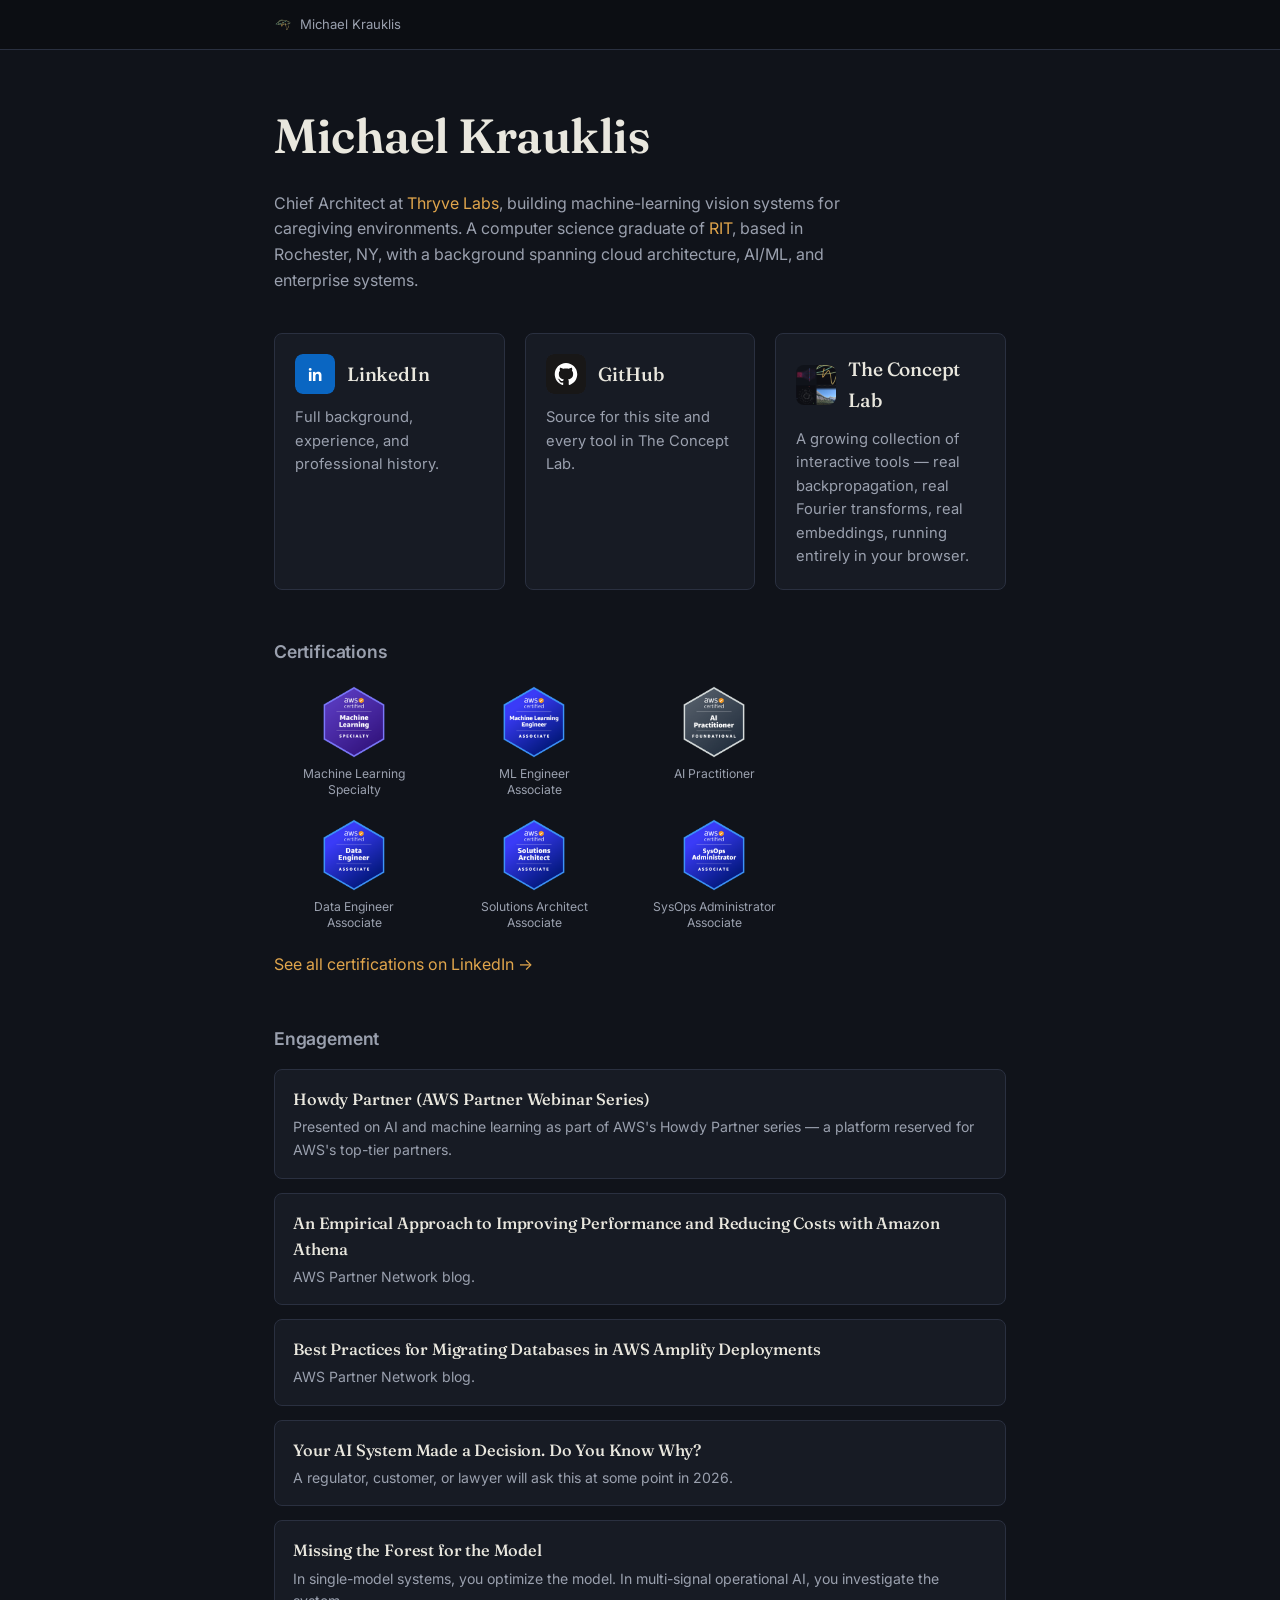
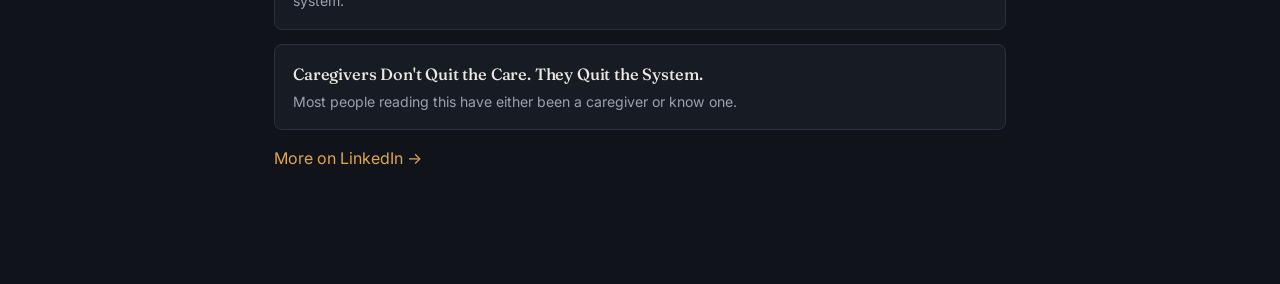
==== commit 30e54300: "Use real Credly/AWS badge artwork for certification icons Replaces the six hand-drawn hexagon-icon p" ====
--- a/index.html
+++ b/index.html
@@ -54,8 +54,13 @@
     gap:8px;
     text-decoration:none;
   }
-  .cert-badge:hover svg{ opacity:0.8; }
+  .cert-badge:hover img{ opacity:0.8; }
   .cert-badge:hover span{ color:var(--ink); }
+  .cert-badge img{
+    width:72px;
+    height:72px;
+    object-fit:contain;
+  }
   .cert-badge span{
     font-size:0.76rem;
     color:var(--ink-dim);
@@ -131,69 +136,32 @@
       <div class="cert-grid">
 
         <a class="cert-badge" href="https://www.credly.com/badges/10dc1565-9938-4a4e-a2b9-199023cec16c" target="_blank" rel="noopener">
-          <svg viewBox="0 0 80 92" width="56" height="64">
-            <polygon points="40,2 76,22 76,70 40,90 4,70 4,22" fill="none" stroke="var(--amber)" stroke-width="2.5"/>
-            <line x1="40" y1="28" x2="26" y2="52" stroke="var(--amber)" stroke-width="2" stroke-linecap="round"/>
-            <line x1="40" y1="28" x2="54" y2="52" stroke="var(--amber)" stroke-width="2" stroke-linecap="round"/>
-            <line x1="26" y1="52" x2="54" y2="52" stroke="var(--amber)" stroke-width="2" stroke-linecap="round"/>
-            <circle cx="40" cy="28" r="4.5" fill="var(--amber)"/>
-            <circle cx="26" cy="52" r="4.5" fill="var(--amber)"/>
-            <circle cx="54" cy="52" r="4.5" fill="var(--amber)"/>
-          </svg>
+          <img src="/cert-badges/ml-specialty.png" alt="AWS Certified Machine Learning – Specialty" loading="lazy">
           <span>Machine Learning<br>Specialty</span>
         </a>
 
         <a class="cert-badge" href="https://www.credly.com/badges/f537964d-1c37-41ba-930a-2f9fd47fceb4" target="_blank" rel="noopener">
-          <svg viewBox="0 0 80 92" width="56" height="64">
-            <polygon points="40,2 76,22 76,70 40,90 4,70 4,22" fill="none" stroke="var(--teal)" stroke-width="2.5"/>
-            <circle cx="40" cy="38" r="12" fill="none" stroke="var(--teal)" stroke-width="3"/>
-            <line x1="40" y1="50" x2="40" y2="64" stroke="var(--teal)" stroke-width="3" stroke-linecap="round"/>
-            <line x1="30" y1="58" x2="50" y2="58" stroke="var(--teal)" stroke-width="3" stroke-linecap="round"/>
-          </svg>
+          <img src="/cert-badges/ml-engineer-associate.png" alt="AWS Certified Machine Learning Engineer – Associate" loading="lazy">
           <span>ML Engineer<br>Associate</span>
         </a>
 
         <a class="cert-badge" href="https://www.credly.com/badges/224fe209-6e83-41a5-9a1e-1dd6607e76bf" target="_blank" rel="noopener">
-          <svg viewBox="0 0 80 92" width="56" height="64">
-            <polygon points="40,2 76,22 76,70 40,90 4,70 4,22" fill="none" stroke="var(--amber)" stroke-width="2.5"/>
-            <rect x="28" y="30" width="24" height="24" rx="3" fill="none" stroke="var(--amber)" stroke-width="2.5"/>
-            <circle cx="40" cy="42" r="6" fill="none" stroke="var(--amber)" stroke-width="2"/>
-            <line x1="40" y1="22" x2="40" y2="30" stroke="var(--amber)" stroke-width="2.5" stroke-linecap="round"/>
-            <line x1="40" y1="54" x2="40" y2="62" stroke="var(--amber)" stroke-width="2.5" stroke-linecap="round"/>
-            <line x1="20" y1="42" x2="28" y2="42" stroke="var(--amber)" stroke-width="2.5" stroke-linecap="round"/>
-            <line x1="52" y1="42" x2="60" y2="42" stroke="var(--amber)" stroke-width="2.5" stroke-linecap="round"/>
-          </svg>
+          <img src="/cert-badges/ai-practitioner.png" alt="AWS Certified AI Practitioner" loading="lazy">
           <span>AI Practitioner</span>
         </a>
 
         <a class="cert-badge" href="https://www.credly.com/badges/84e87661-b3d1-4a4d-b1e2-02cd156d8018" target="_blank" rel="noopener">
-          <svg viewBox="0 0 80 92" width="56" height="64">
-            <polygon points="40,2 76,22 76,70 40,90 4,70 4,22" fill="none" stroke="var(--teal)" stroke-width="2.5"/>
-            <ellipse cx="40" cy="34" rx="14" ry="6" fill="none" stroke="var(--teal)" stroke-width="2.5"/>
-            <path d="M26 34 L26 52 Q26 58 40 58 Q54 58 54 52 L54 34" fill="none" stroke="var(--teal)" stroke-width="2.5"/>
-            <path d="M26 43 Q40 49 54 43" fill="none" stroke="var(--teal)" stroke-width="2.5"/>
-          </svg>
+          <img src="/cert-badges/data-engineer-associate.png" alt="AWS Certified Data Engineer – Associate" loading="lazy">
           <span>Data Engineer<br>Associate</span>
         </a>
 
         <a class="cert-badge" href="https://www.credly.com/badges/b9493f91-0740-4290-a410-44d0e83cba6c" target="_blank" rel="noopener">
-          <svg viewBox="0 0 80 92" width="56" height="64">
-            <polygon points="40,2 76,22 76,70 40,90 4,70 4,22" fill="none" stroke="var(--amber)" stroke-width="2.5"/>
-            <path d="M24 54 L34 34 L46 34 L56 54" fill="none" stroke="var(--amber)" stroke-width="3" stroke-linejoin="round"/>
-            <line x1="20" y1="54" x2="60" y2="54" stroke="var(--amber)" stroke-width="3" stroke-linecap="round"/>
-          </svg>
+          <img src="/cert-badges/solutions-architect-associate.png" alt="AWS Certified Solutions Architect – Associate" loading="lazy">
           <span>Solutions Architect<br>Associate</span>
         </a>
 
         <a class="cert-badge" href="https://www.credly.com/badges/df3b27f7-9c81-44fe-aa1d-328955b041c6" target="_blank" rel="noopener">
-          <svg viewBox="0 0 80 92" width="56" height="64">
-            <polygon points="40,2 76,22 76,70 40,90 4,70 4,22" fill="none" stroke="var(--teal)" stroke-width="2.5"/>
-            <circle cx="40" cy="42" r="10" fill="none" stroke="var(--teal)" stroke-width="2.5"/>
-            <line x1="40" y1="24" x2="40" y2="30" stroke="var(--teal)" stroke-width="2.5" stroke-linecap="round"/>
-            <line x1="40" y1="54" x2="40" y2="60" stroke="var(--teal)" stroke-width="2.5" stroke-linecap="round"/>
-            <line x1="22" y1="42" x2="28" y2="42" stroke="var(--teal)" stroke-width="2.5" stroke-linecap="round"/>
-            <line x1="52" y1="42" x2="58" y2="42" stroke="var(--teal)" stroke-width="2.5" stroke-linecap="round"/>
-          </svg>
+          <img src="/cert-badges/sysops-administrator-associate.png" alt="AWS Certified SysOps Administrator – Associate" loading="lazy">
           <span>SysOps Administrator<br>Associate</span>
         </a>
 
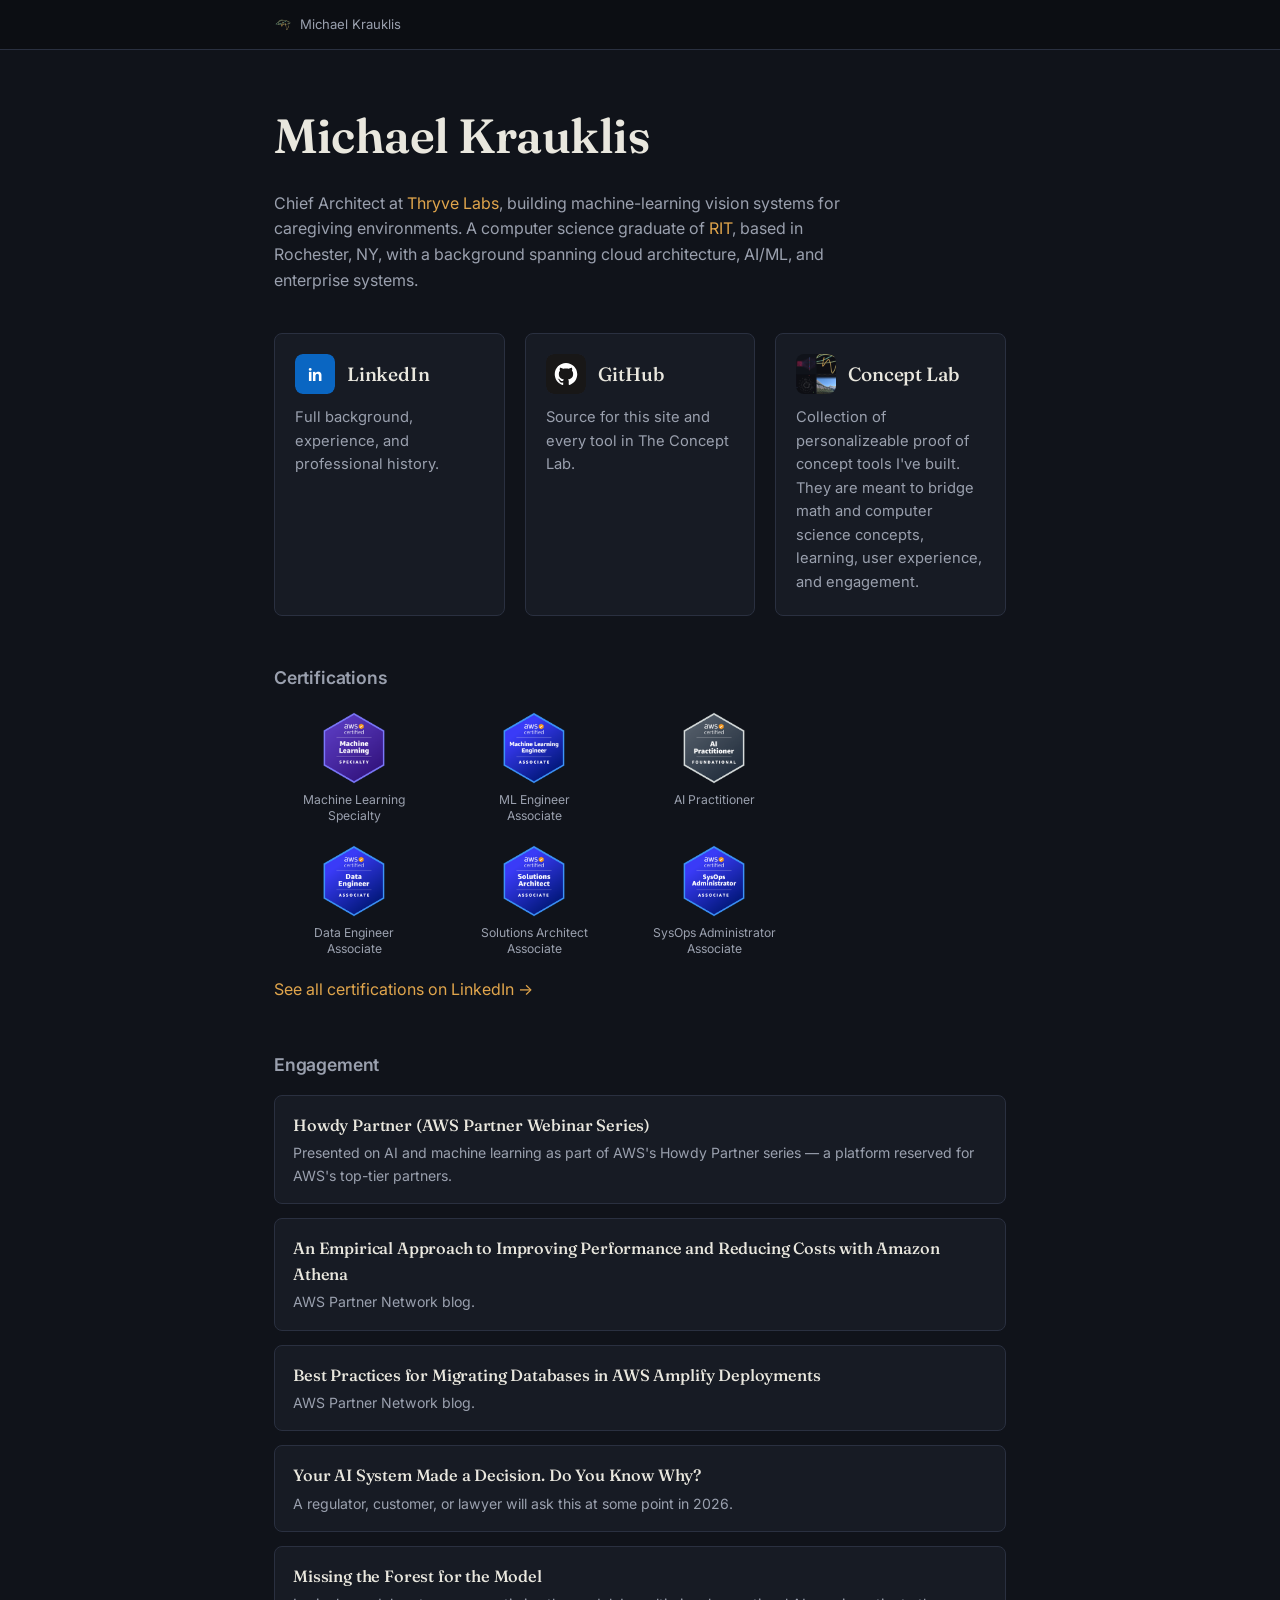
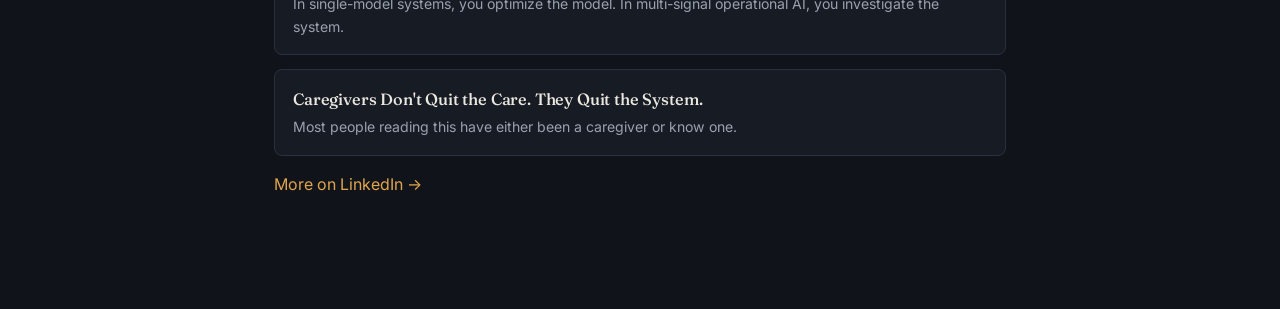
==== commit c25f7e58: "Rewrite the homepage's Concept Lab card to describe what it's for Title shortens to "Concept Lab" an" ====
--- a/index.html
+++ b/index.html
@@ -125,9 +125,9 @@
       <a class="card" href="/lab/">
         <div class="card-head">
           <img class="card-icon" src="/lab-mosaic.jpg" alt="" loading="lazy" onerror="this.remove()">
-          <h2>The Concept Lab</h2>
+          <h2>Concept Lab</h2>
         </div>
-        <p>A growing collection of interactive tools — real backpropagation, real Fourier transforms, real embeddings, running entirely in your browser.</p>
+        <p>Collection of personalizeable proof of concept tools I've built. They are meant to bridge math and computer science concepts, learning, user experience, and engagement.</p>
       </a>
     </div>
 
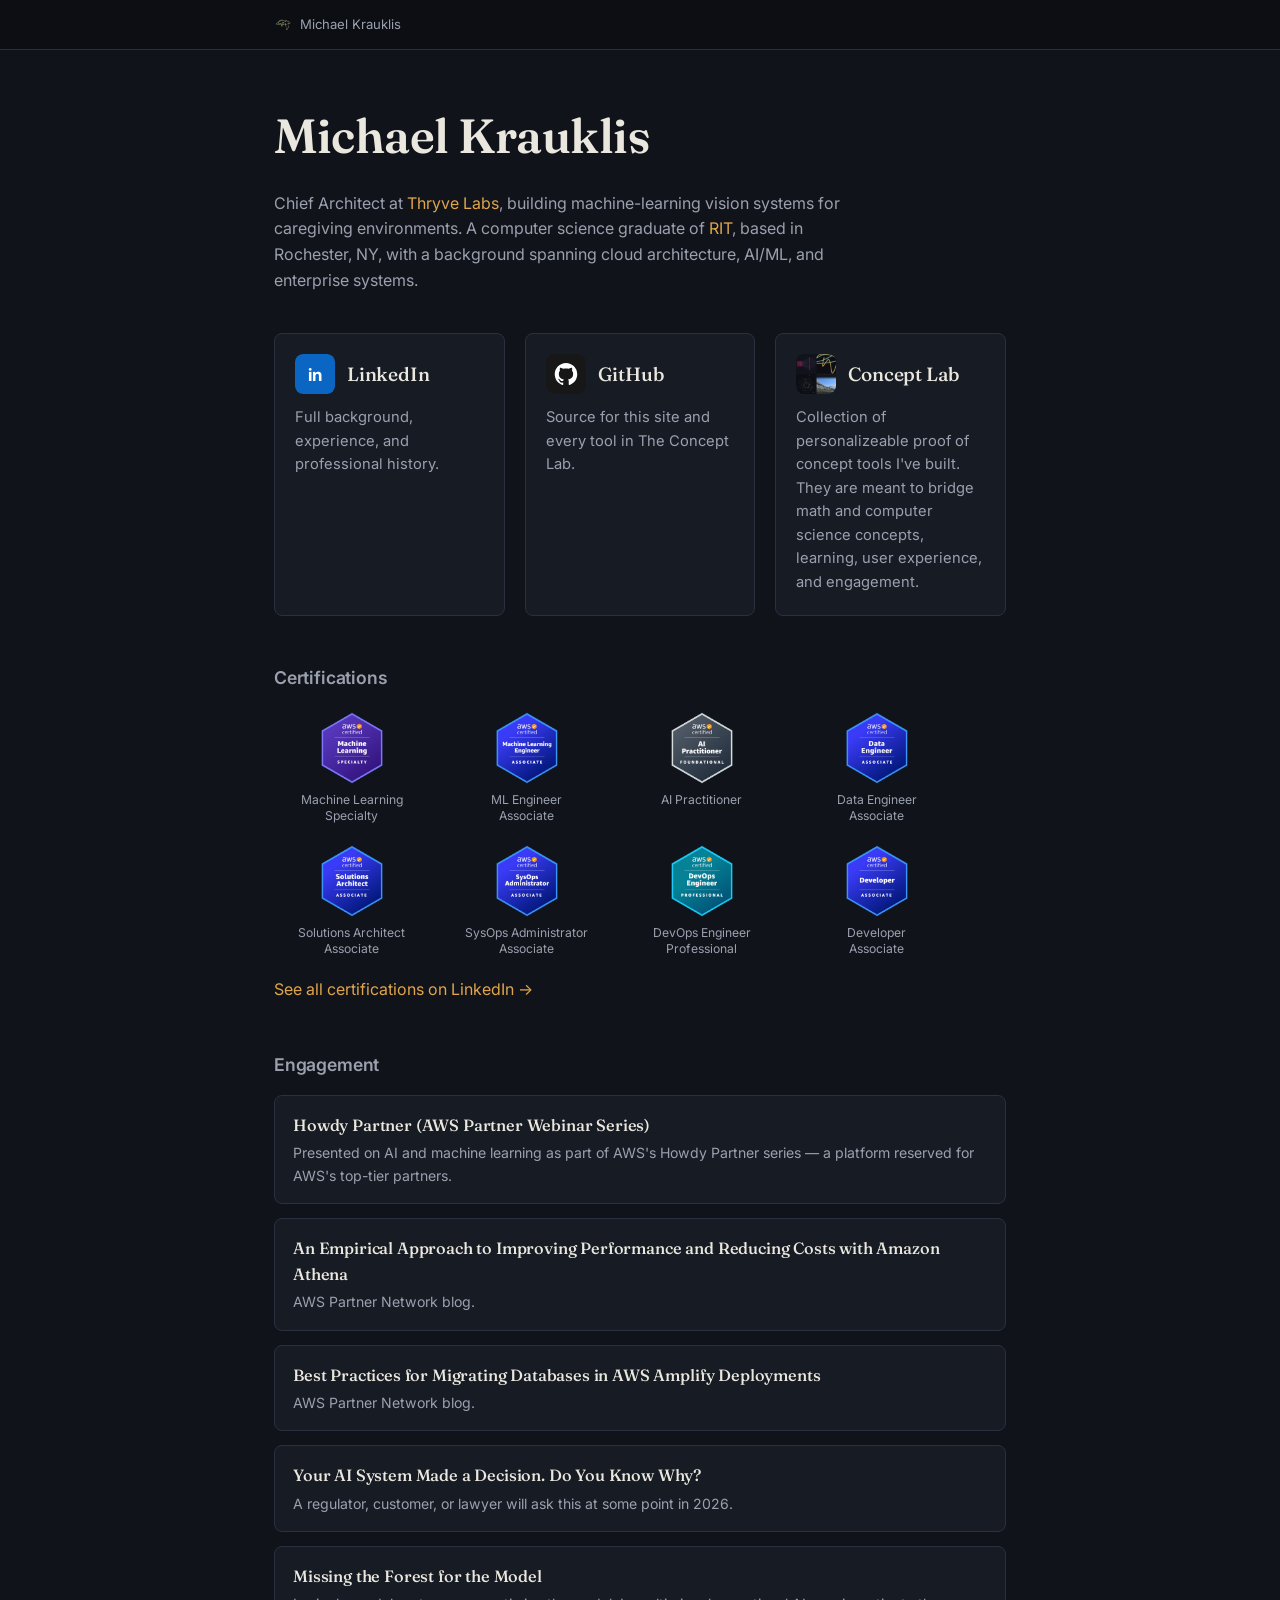
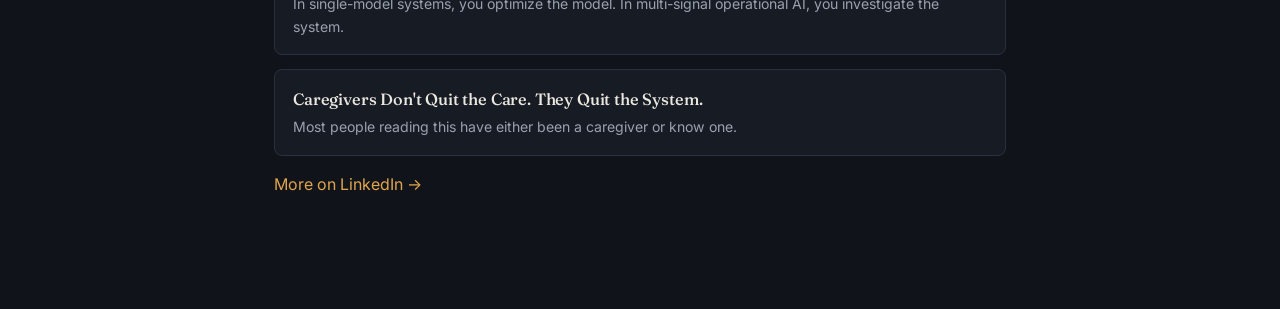
==== commit e1f5ad93: "Add DevOps Engineer Pro and Developer Associate badges, grid to 4x2 Two more real, verified AWS cert" ====
--- a/index.html
+++ b/index.html
@@ -40,10 +40,10 @@
 
   .cert-grid{
     display:grid;
-    grid-template-columns: repeat(3, 1fr);
+    grid-template-columns: repeat(4, 1fr);
     gap:20px;
     margin-top:20px;
-    max-width: 520px;
+    max-width: 680px;
   }
   @media (max-width: 560px){ .cert-grid{ grid-template-columns: repeat(2, 1fr); } }
   .cert-badge{
@@ -165,6 +165,16 @@
           <span>SysOps Administrator<br>Associate</span>
         </a>
 
+        <a class="cert-badge" href="https://www.credly.com/badges/46d673fe-4f70-4503-b7ef-1c572c84508a" target="_blank" rel="noopener">
+          <img src="/cert-badges/devops-engineer-professional.png" alt="AWS Certified DevOps Engineer – Professional" loading="lazy">
+          <span>DevOps Engineer<br>Professional</span>
+        </a>
+
+        <a class="cert-badge" href="https://www.credly.com/badges/eea39c8b-688c-4557-94aa-3af7e6edf025" target="_blank" rel="noopener">
+          <img src="/cert-badges/developer-associate.png" alt="AWS Certified Developer – Associate" loading="lazy">
+          <span>Developer<br>Associate</span>
+        </a>
+
       </div>
       <p style="margin-top:20px;"><a href="https://www.linkedin.com/in/mkrauklis/details/certifications/">See all certifications on LinkedIn &rarr;</a></p>
     </div>
